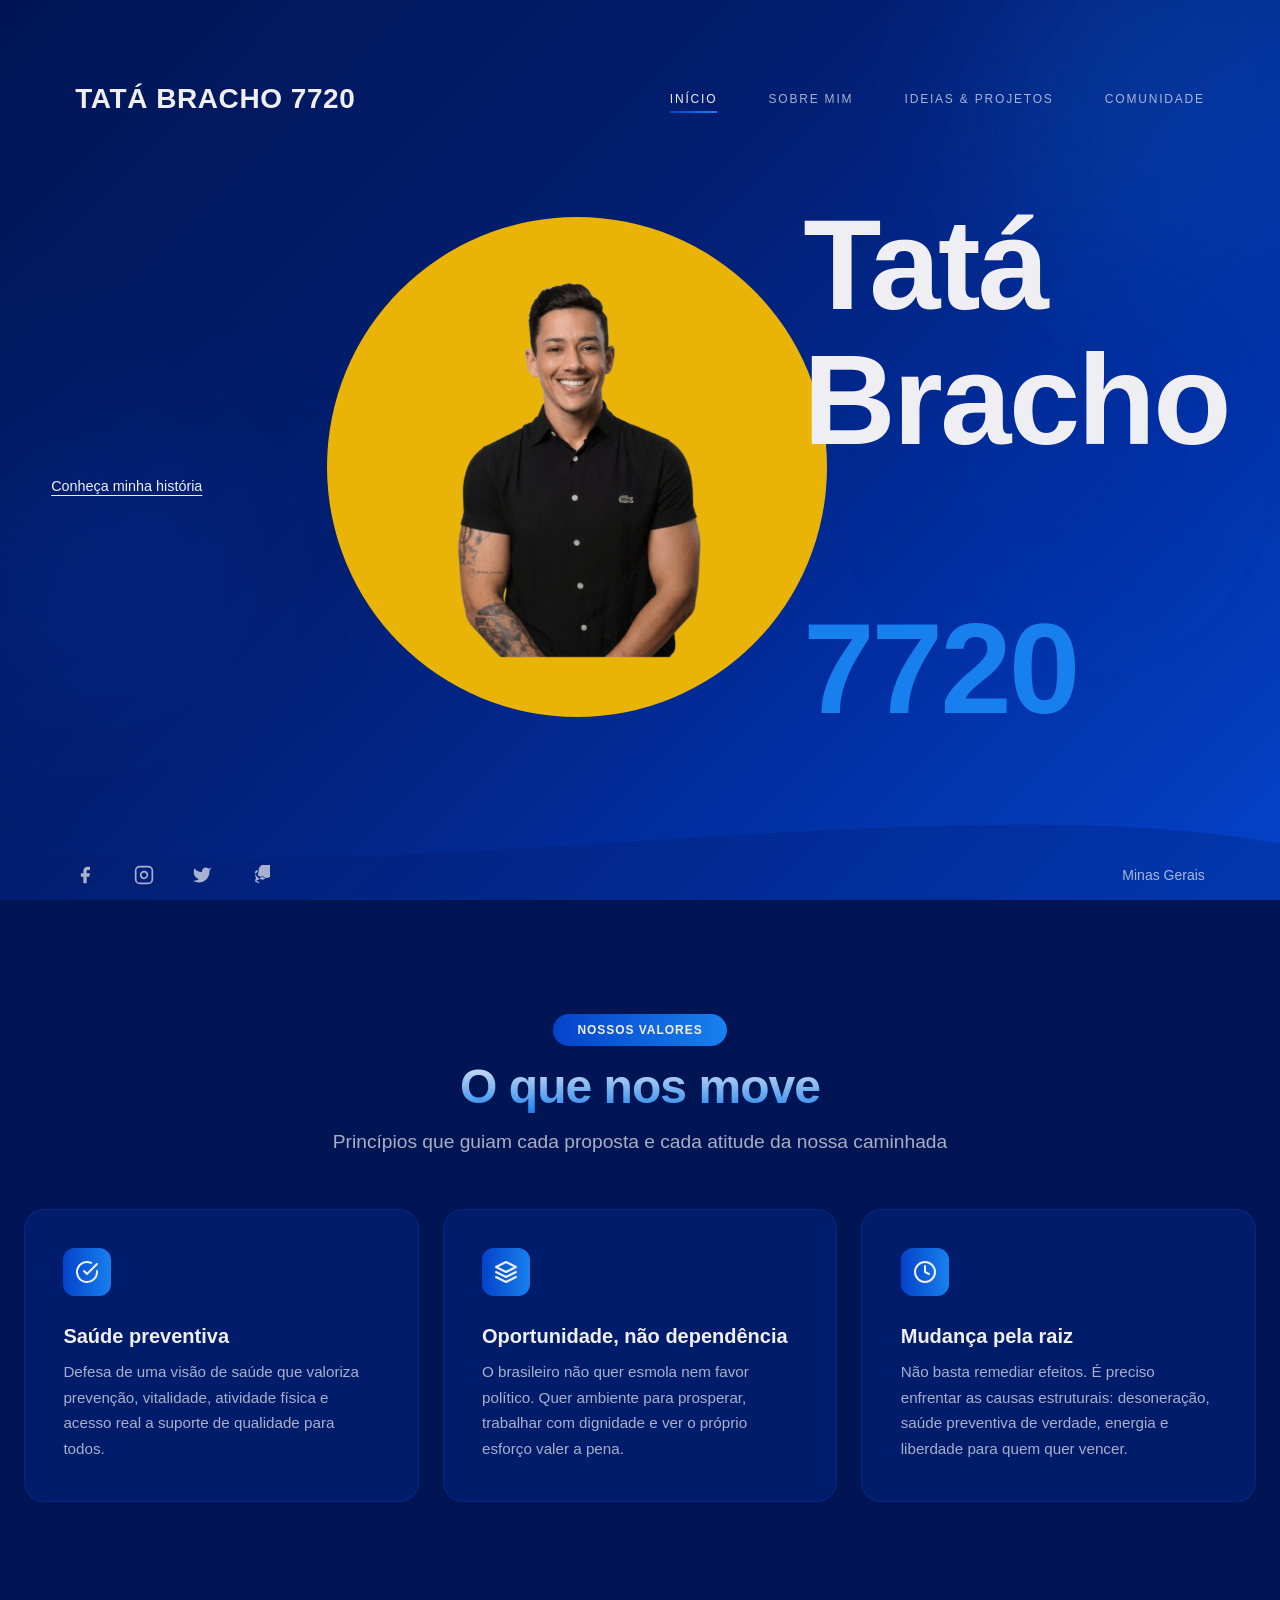
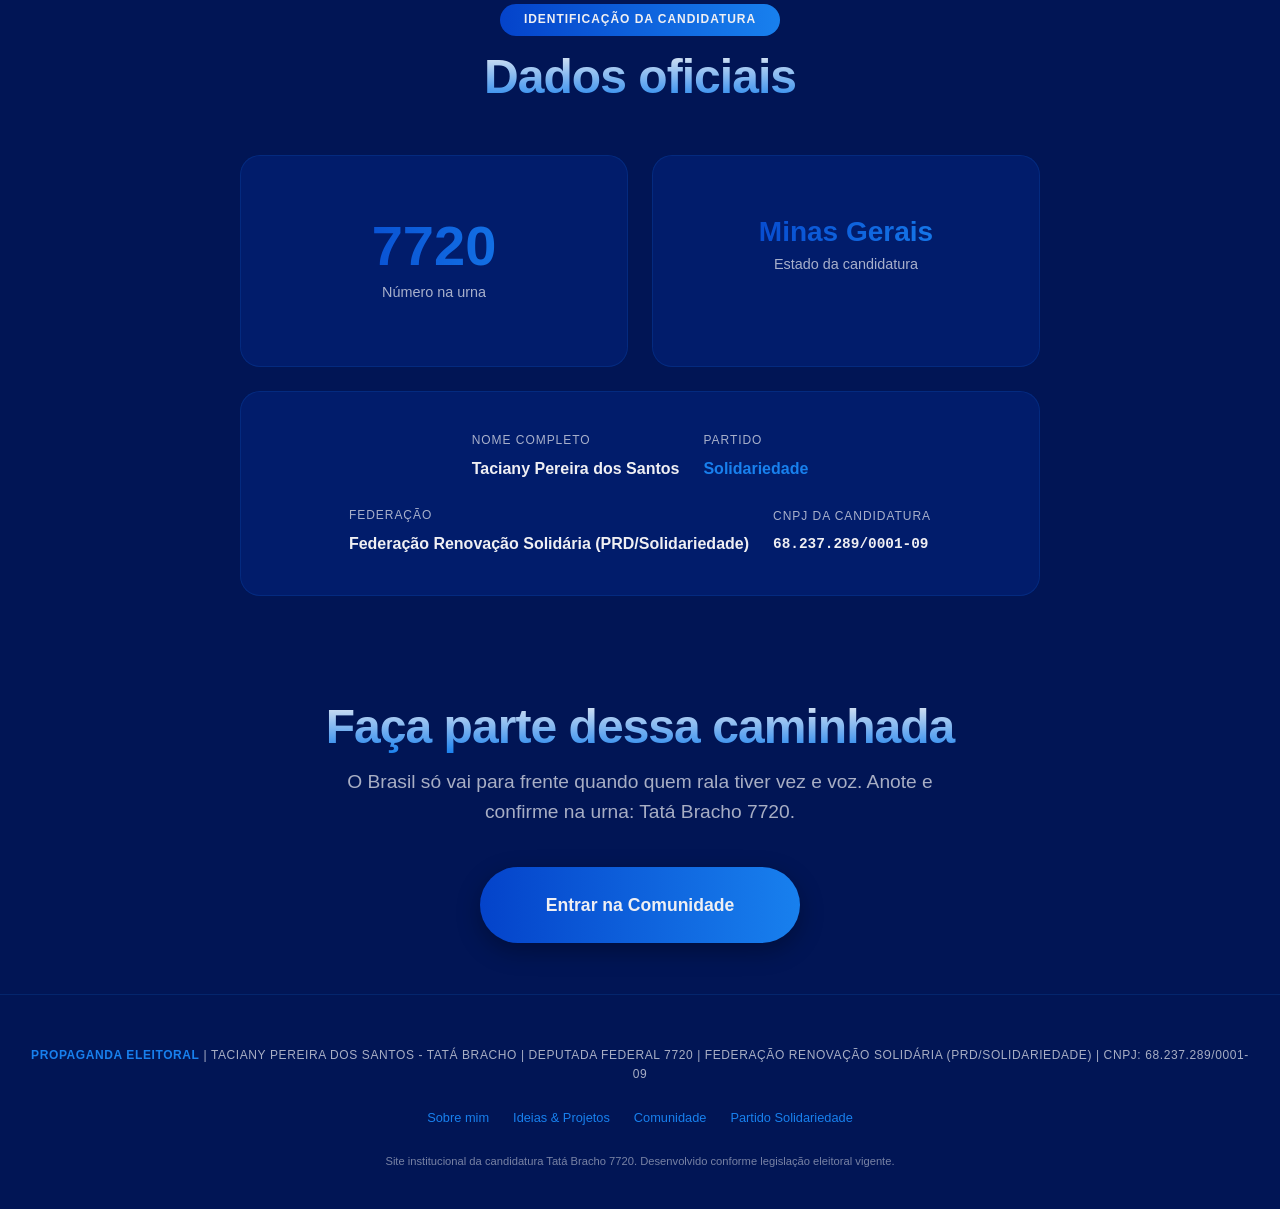
==== index.html @ 35e39f99 "Initial commit: Tatá Bracho 7720 site" ====
<!DOCTYPE html>
<html lang="pt-BR">
<head>
  <meta charset="UTF-8">
  <meta name="viewport" content="width=device-width, initial-scale=1.0">
  <meta name="description" content="Tatá Bracho 7720 — Candidata a Deputada Federal por Minas Gerais. Força, confiança, modernidade e compromisso com o povo brasileiro.">
  <title>Tatá Bracho 7720 | Deputada Federal por Minas Gerais</title>
  <link rel="preconnect" href="https://fonts.googleapis.com">
  <link rel="preconnect" href="https://fonts.gstatic.com" crossorigin>
  <link rel="stylesheet" href="styles.css">
</head>
<body>
  <a href="#main-content" class="skip-link">Pular para o conteúdo principal</a>

  <header class="site-header" style="position: fixed; top: 0; width: 100%; transform: translateY(-100%); opacity: 0; pointer-events: none; z-index: 1000;">
    <div class="header-inner">
      <nav class="header-nav">
        <a href="index.html" class="header-logo" aria-label="Tatá Bracho 7720 - Início">
          Tatá Bracho 7720
        </a>
        <ul class="header-links">
          <li><a href="index.html" class="header-link active" aria-current="page">Início</a></li>
          <li><a href="sobre.html" class="header-link">Sobre mim</a></li>
          <li><a href="ideias-projetos.html" class="header-link">Ideias & Projetos</a></li>
          <li><a href="comunidade.html" class="header-link">Comunidade</a></li>
        </ul>
      </nav>
    </div>
  </header>

  <div class="background-layers">
    <div class="bg-gradient"></div>
    <div class="orb orb-1"></div>
    <div class="orb orb-2"></div>
    <div class="orb orb-3"></div>
    <div class="wave"></div>
  </div>

  <main id="main-content" role="main">
<section class="minimalist-hero" aria-labelledby="hero-title">
      <!-- 1. NAV DENTRO DO HERO (não fixed fora) -->
      <header class="minimalist-hero-header">
        <a href="index.html" class="minimalist-hero-logo animate-fade-in-left" aria-label="Tatá Bracho 7720 - Início">
          Tatá Bracho 7720
        </a>
        <nav class="minimalist-hero-nav animate-fade-in-right" aria-label="Navegação principal">
          <a href="index.html" class="minimalist-nav-link active" aria-current="page">Início</a>
          <a href="sobre.html" class="minimalist-nav-link">Sobre mim</a>
          <a href="ideias-projetos.html" class="minimalist-nav-link">Ideias & Projetos</a>
          <a href="comunidade.html" class="minimalist-nav-link">Comunidade</a>
        </nav>
        <button class="mobile-menu-btn animate-fade-in-right-delay" aria-expanded="false" aria-controls="mobile-nav" aria-label="Abrir menu">
          <span></span><span></span><span></span>
        </button>
      </header>

      <!-- 2. GRID DE CONTEÚDO = FLEX-GROW + ITEMS-CENTER -->
      <div class="minimalist-hero-content">
        <div class="minimalist-hero-left animate-fade-in-up" style="animation-delay: 0.6s;">
          <a href="sobre.html" class="minimalist-hero-read-more">Conheça minha história</a>
        </div>

        <div class="minimalist-hero-center animate-fade-in-scale" style="animation-delay: 0.2s;">
          <div class="minimalist-hero-circle" aria-hidden="true"></div>
          <div class="minimalist-hero-image-wrapper">
            <img src="tata-bracho-foto.png" alt="Tatá Bracho - Candidata a Deputada Federal" class="minimalist-hero-image" loading="eager">
          </div>
        </div>

        <div class="minimalist-hero-right animate-fade-in-up" style="animation-delay: 1.2s;">
          <h1 id="hero-title" class="minimalist-hero-overlay-text">
            <span class="minimalist-hero-overlay-part1">Tatá Bracho</span>
            <br>
            <span class="minimalist-hero-overlay-part2">7720</span>
          </h1>
        </div>
      </div>

      <!-- 3. FOOTER DO HERO -->
      <footer class="minimalist-hero-footer">
        <div class="minimalist-hero-social animate-fade-in-up" style="animation-delay: 1.2s;">
          <a href="#" class="minimalist-hero-social-link" aria-label="Facebook" target="_blank" rel="noopener noreferrer">
            <svg width="20" height="20" viewBox="0 0 24 24" fill="currentColor"><path d="M18 2h-3a5 5 0 0 0-5 5v3H7v4h3v8h4v-8h3l1-4h-4V7a1 1 0 0 1 1-1h3z"/></svg>
          </a>
          <a href="#" class="minimalist-hero-social-link" aria-label="Instagram" target="_blank" rel="noopener noreferrer">
            <svg width="20" height="20" viewBox="0 0 24 24" fill="none" stroke="currentColor" stroke-width="2"><rect x="2" y="2" width="20" height="20" rx="5"/><path d="M16 11.37A4 4 0 1 1 12.63 8 4 4 0 0 1 16 11.37z"/><line x1="17.5" y1="6.5" x2="17.51" y2="6.5"/></svg>
          </a>
          <a href="#" class="minimalist-hero-social-link" aria-label="Twitter" target="_blank" rel="noopener noreferrer">
            <svg width="20" height="20" viewBox="0 0 24 24" fill="currentColor"><path d="M23 3a10.9 10.9 0 0 1-3.14 1.53 4.48 4.48 0 0 0-7.86 3v1A10.66 10.66 0 0 1 3 4s-4 9 5 13a11.64 11.64 0 0 1-7 2c9 5 20 0 20-11.5a4.5 4.5 0 0 0-.08-.83A7.72 7.72 0 0 0 23 3z"/></svg>
          </a>
          <a href="https://wa.me/5511932201048" class="minimalist-hero-social-link" aria-label="WhatsApp" target="_blank" rel="noopener noreferrer">
            <svg width="20" height="20" viewBox="0 0 24 24" fill="currentColor"><path d="M17.472 14.382c-.297-.149-1.758-.867-2.03-.967-.273-.099-.471-.148-.67.15-.197.297-.767.966-.94 1.164-.173.199-.347.223-.644.075-.297-.15-1.255-.463-2.39-1.475-.883-.788-1.48-1.761-1.653-2.059-.173-.297-.018-.454.13-.606.134-.133.298-.347.446-.52.149-.174.198-.298.298-.472.099-.174.05-.372-.025-.52-.075-.149-.669-1.612-.916-2.207-.242-.579-.487-.5-.669-.51-.173-.008-.372-.01-.57-.01-.198 0-.52.074-.792.372-.272.297-1.04 1.016-1.04 2.479 0 1.462 1.065 2.875 1.213 3.074.149.198 2.096 3.2 5.077 4.487.709.306 1.263.489 1.694.625.712.227 1.36.195 1.871.118.571-.085 1.758-.719 2.006-1.413.248-.694.248-1.289.173-1.413-.074-.124-.272-.198-.57-.347m-5.421 7.403h-.004a9.87 9.87 0 01-5.031-1.378 9.86 9.86 0 01-.397-.436c-.17-.206-.477-.538-.477-1.092 0-.403.083-.824.277-1.19.194-.366.407-1.072.563-1.52.157-.45.21-.813.087-1.066-.124-.255-.763-.966-.763-2.256 0-1.605.73-2.794 1.057-3.202.328-.409.737-.79 1.254-1.11.518-.32 1.13-.503 1.768-.527.73-.028 1.376.124 1.817.528.372.346.71.776 1.013 1.147.3.37.52.698.675.99.155.292.177.448.177.917 0 .586-.43 1.58-.694 2.137-.265.556-.63 1.18-1.08 1.845-.39.59-.783 1.107-1.078 1.42-.3.313-.683.603-1.077.798-.393.195-.88.292-1.4.292-.47 0-.953-.083-1.37-.248m2.89-10.892c0-4.641 4.08-8.625 9.071-8.625 5.02 0 9.07 3.984 9.07 8.625 0 4.61-4.06 8.625-9.07 8.625-5.01 0-9.07-4.015-9.07-8.625z"/></svg>
          </a>
        </div>
        <div class="minimalist-hero-location animate-fade-in-up" style="animation-delay: 1.3s;">Minas Gerais</div>
      </footer>
    </section>
</main>

    <section class="section" aria-labelledby="valores-title" data-od-id="valores">
      <div class="section-inner">
        <header class="section-header">
          <span class="section-eyebrow">Nossos valores</span>
          <h2 id="valores-title" class="section-title">O que nos move</h2>
          <p class="section-subtitle">Princípios que guiam cada proposta e cada atitude da nossa caminhada</p>
        </header>

        <div class="grid grid-3" role="list">
          <article class="card" role="listitem">
            <div class="card-icon" aria-hidden="true">
              <svg viewBox="0 0 24 24" fill="none" stroke="currentColor" stroke-width="2" stroke-linecap="round" stroke-linejoin="round"><path d="M22 11.08V12a10 10 0 1 1-5.93-9.14"/><polyline points="22 4 12 14.01 9 11.01"/></svg>
            </div>
            <h3 class="card-title">Saúde preventiva</h3>
            <p class="card-text">Defesa de uma visão de saúde que valoriza prevenção, vitalidade, atividade física e acesso real a suporte de qualidade para todos.</p>
          </article>

          <article class="card" role="listitem">
            <div class="card-icon" aria-hidden="true">
              <svg viewBox="0 0 24 24" fill="none" stroke="currentColor" stroke-width="2" stroke-linecap="round" stroke-linejoin="round"><path d="M12 2L2 7l10 5 10-5-10-5z"/><path d="M2 17l10 5 10-5"/><path d="M2 12l10 5 10-5"/></svg>
            </div>
            <h3 class="card-title">Oportunidade, não dependência</h3>
            <p class="card-text">O brasileiro não quer esmola nem favor político. Quer ambiente para prosperar, trabalhar com dignidade e ver o próprio esforço valer a pena.</p>
          </article>

          <article class="card" role="listitem">
            <div class="card-icon" aria-hidden="true">
              <svg viewBox="0 0 24 24" fill="none" stroke="currentColor" stroke-width="2" stroke-linecap="round" stroke-linejoin="round"><circle cx="12" cy="12" r="10"/><path d="M12 6v6l4 2"/></svg>
            </div>
            <h3 class="card-title">Mudança pela raiz</h3>
            <p class="card-text">Não basta remediar efeitos. É preciso enfrentar as causas estruturais: desoneração, saúde preventiva de verdade, energia e liberdade para quem quer vencer.</p>
          </article>
        </div>
      </div>
    </section>

    <section class="section" aria-labelledby="identificacao-title" data-od-id="identificacao">
      <div class="section-inner">
        <header class="section-header">
          <span class="section-eyebrow">Identificação da candidatura</span>
          <h2 id="identificacao-title" class="section-title">Dados oficiais</h2>
        </header>

        <div class="grid grid-2" style="max-width: 800px; margin: 0 auto;" role="list">
          <div class="card" role="listitem" style="text-align: center;">
            <div class="stat">
              <div class="stat-number">7720</div>
              <div class="stat-label">Número na urna</div>
            </div>
          </div>
          <div class="card" role="listitem" style="text-align: center;">
            <div class="stat">
              <div class="stat-number" style="font-size: clamp(1.25rem, 3vw, 1.75rem);">Minas Gerais</div>
              <div class="stat-label">Estado da candidatura</div>
            </div>
          </div>
          <div class="card" role="listitem" style="text-align: center; grid-column: span 2;">
            <div style="display: flex; flex-wrap: wrap; justify-content: center; gap: var(--space-md); align-items: center;">
              <div style="text-align: left;">
                <div style="font-size: 0.75rem; color: var(--fg-muted); text-transform: uppercase; letter-spacing: 0.08em; margin-bottom: var(--space-xs);">Nome completo</div>
                <div style="font-weight: 600;">Taciany Pereira dos Santos</div>
              </div>
              <div style="text-align: left;">
                <div style="font-size: 0.75rem; color: var(--fg-muted); text-transform: uppercase; letter-spacing: 0.08em; margin-bottom: var(--space-xs);">Partido</div>
                <div style="font-weight: 600; color: var(--accent-electric);">Solidariedade</div>
              </div>
              <div style="text-align: left;">
                <div style="font-size: 0.75rem; color: var(--fg-muted); text-transform: uppercase; letter-spacing: 0.08em; margin-bottom: var(--space-xs);">Federação</div>
                <div style="font-weight: 600;">Federação Renovação Solidária (PRD/Solidariedade)</div>
              </div>
              <div style="text-align: left;">
                <div style="font-size: 0.75rem; color: var(--fg-muted); text-transform: uppercase; letter-spacing: 0.08em; margin-bottom: var(--space-xs);">CNPJ da candidatura</div>
                <div style="font-weight: 600; font-family: monospace; font-size: 0.9rem;">68.237.289/0001-09</div>
              </div>
            </div>
          </div>
        </div>
      </div>
    </section>

    <section class="section" aria-labelledby="cta-title" data-od-id="cta-home">
      <div class="section-inner" style="text-align: center; max-width: 700px;">
        <h2 id="cta-title" class="section-title">Faça parte dessa caminhada</h2>
        <p class="section-subtitle" style="margin-bottom: var(--space-lg);">O Brasil só vai para frente quando quem rala tiver vez e voz. Anote e confirme na urna: Tatá Bracho 7720.</p>
        <a href="comunidade.html" class="btn btn-primary btn-lg" style="width: 100%; max-width: 320px;">Entrar na Comunidade</a>
      </div>
    </section>
  </main>

  <footer class="site-footer" role="contentinfo">
    <div class="footer-inner">
      <p class="footer-compliance"><strong>PROPAGANDA ELEITORAL</strong> | Taciany Pereira dos Santos - Tatá Bracho | Deputada Federal 7720 | Federação Renovação Solidária (PRD/Solidariedade) | CNPJ: 68.237.289/0001-09</p>
      <div class="footer-info">
        <a href="sobre.html">Sobre mim</a>
        <a href="ideias-projetos.html">Ideias & Projetos</a>
        <a href="comunidade.html">Comunidade</a>
        <a href="https://solidariedade.org.br" target="_blank" rel="noopener noreferrer">Partido Solidariedade</a>
      </div>
      <p class="footer-copy">Site institucional da candidatura Tatá Bracho 7720. Desenvolvido conforme legislação eleitoral vigente.</p>
    </div>
  </footer>

  <script>
    const mobileMenuBtn = document.querySelector('.mobile-menu-btn');
    const mobileNav = document.getElementById('mobile-nav');
    const siteHeader = document.querySelector('.site-header');
    const heroSection = document.querySelector('.minimalist-hero');

    mobileMenuBtn.addEventListener('click', () => {
      const expanded = mobileMenuBtn.getAttribute('aria-expanded') === 'true';
      mobileMenuBtn.setAttribute('aria-expanded', !expanded);
      mobileNav.style.display = expanded ? 'none' : 'flex';
    });

    mobileNav.querySelectorAll('.nav-link').forEach(link => {
      link.addEventListener('click', () => {
        mobileMenuBtn.setAttribute('aria-expanded', 'false');
        mobileNav.style.display = 'none';
      });
    });

    document.addEventListener('click', (e) => {
      if (!mobileMenuBtn.contains(e.target) && !mobileNav.contains(e.target)) {
        mobileMenuBtn.setAttribute('aria-expanded', 'false');
        mobileNav.style.display = 'none';
      }
    });

    // Show/hide fixed header based on hero section visibility
    const heroObserver = new IntersectionObserver((entries) => {
      entries.forEach(entry => {
        if (entry.isIntersecting) {
          siteHeader.classList.remove('visible');
        } else {
          siteHeader.classList.add('visible');
        }
      });
    }, { rootMargin: '0px 0px -50% 0px', threshold: 0 });

    if (heroSection) {
      heroObserver.observe(heroSection);
    }
  </script>
</body>
</html>
---- styles.css ----
/* Tatá Bracho 7720 — Shared Stylesheet */
/* Paleta oficial: azul marinho profundo #011555, azul marinho #021E70, azul royal #012EA0, azul vibrante #0443CA, azul elétrico #1880EE, branco levemente frio #EFEFF3 */

:root {
  --bg-deep: #011555;
  --bg-navy: #021E70;
  --bg-royal: #012EA0;
  --accent-vibrant: #0443CA;
  --accent-electric: #1880EE;
  --fg-light: #EFEFF3;
  --fg-muted: rgba(239, 239, 243, 0.7);
  --border-glow: rgba(24, 128, 238, 0.3);
  --card-bg: rgba(2, 30, 112, 0.85);
  --card-border: rgba(24, 128, 238, 0.15);

  --gradient-primary: linear-gradient(135deg, #011555 0%, #021E70 40%, #012EA0 70%, #0443CA 100%);
  --gradient-hero: radial-gradient(ellipse 80% 60% at 50% 20%, #012EA0 0%, #021E70 40%, #011555 100%);
  --gradient-card: linear-gradient(145deg, rgba(2,30,112,0.9) 0%, rgba(1,21,85,0.95) 100%);
  --gradient-accent: linear-gradient(90deg, #0443CA 0%, #1880EE 100%);
  --gradient-button: linear-gradient(90deg, #0443CA 0%, #1880EE 100%);

  --font-display: -apple-system, BlinkMacSystemFont, "Segoe UI", Roboto, "Helvetica Neue", Arial, sans-serif;
  --font-body: -apple-system, BlinkMacSystemFont, "Segoe UI", Roboto, "Helvetica Neue", Arial, sans-serif;

  --space-xs: clamp(0.25rem, 0.5vw, 0.5rem);
  --space-sm: clamp(0.5rem, 1vw, 1rem);
  --space-md: clamp(1rem, 2vw, 1.5rem);
  --space-lg: clamp(1.5rem, 3vw, 2.5rem);
  --space-xl: clamp(2rem, 4vw, 4rem);
  --space-2xl: clamp(3rem, 6vw, 6rem);

  --radius-sm: 8px;
  --radius-md: 12px;
  --radius-lg: 20px;
  --radius-full: 9999px;

  --shadow-sm: 0 2px 8px rgba(0,0,0,0.2);
  --shadow-md: 0 8px 24px rgba(0,0,0,0.3);
  --shadow-lg: 0 16px 48px rgba(0,0,0,0.4);
  --shadow-glow: 0 0 32px rgba(24, 128, 238, 0.25);
}

*, *::before, *::after { box-sizing: border-box; margin: 0; padding: 0; }

html { scroll-behavior: smooth; -webkit-font-smoothing: antialiased; -moz-osx-font-smoothing: grayscale; }

body {
  font-family: var(--font-body);
  background: var(--bg-deep);
  color: var(--fg-light);
  line-height: 1.6;
  min-height: 100vh;
  display: flex;
  flex-direction: column;
}

.background-layers {
  position: fixed;
  inset: 0;
  z-index: -1;
  overflow: hidden;
  pointer-events: none;
}

.bg-gradient { position: absolute; inset: 0; background: var(--gradient-primary); }

.orb { position: absolute; border-radius: 50%; filter: blur(80px); opacity: 0.15; animation: float 20s ease-in-out infinite; }
.orb-1 { width: 400px; height: 400px; background: var(--accent-electric); top: -100px; right: -100px; animation-delay: 0s; }
.orb-2 { width: 300px; height: 300px; background: var(--accent-vibrant); bottom: 20%; left: -50px; animation-delay: -7s; }
.orb-3 { width: 200px; height: 200px; background: var(--bg-royal); top: 40%; right: 10%; animation-delay: -14s; }

.wave { position: absolute; bottom: 0; left: 0; width: 100%; height: 120px; background: url("data:image/svg+xml,%3Csvg xmlns='http://www.w3.org/2000/svg' viewBox='0 0 1440 120' preserveAspectRatio='none'%3E%3Cpath fill='%23021E70' fill-opacity='0.5' d='M0,64 C360,120 1080,0 1440,64 L1440,120 L0,120 Z'%3E%3C/path%3E%3C/svg%3E") center bottom / cover no-repeat; opacity: 0.6; }

@keyframes float { 0%, 100% { transform: translate(0, 0) scale(1); } 50% { transform: translate(30px, -30px) scale(1.05); } }

.skip-link { position: absolute; top: -100%; left: 50%; transform: translateX(-50%); background: var(--accent-electric); color: var(--fg-light); padding: var(--space-sm) var(--space-md); border-radius: var(--radius-full); font-weight: 600; z-index: 1000; transition: top 0.3s; }
.skip-link:focus { top: var(--space-md); }

/* Mobile menu button (used in hero header) */
.mobile-menu-btn { display: flex; flex-direction: column; gap: 5px; background: none; border: none; cursor: pointer; padding: var(--space-xs); z-index: 101; }
.mobile-menu-btn span { width: 24px; height: 2px; background: var(--fg-light); border-radius: 2px; transition: all 0.3s; }
.mobile-menu-btn[aria-expanded="true"] span:nth-child(1) { transform: rotate(45deg) translate(5px, 5px); }
.mobile-menu-btn[aria-expanded="true"] span:nth-child(2) { opacity: 0; }
.mobile-menu-btn[aria-expanded="true"] span:nth-child(3) { transform: rotate(-45deg) translate(5px, -5px); }

@media (min-width: 768px) { .mobile-menu-btn { display: none; } }

@keyframes fadeInLeft { from { opacity: 0; transform: translateX(-20px); } to { opacity: 1; transform: translateX(0); } }
@keyframes fadeInRight { from { opacity: 0; transform: translateX(20px); } to { opacity: 1; transform: translateX(0); } }

.animate-fade-in-left { animation: fadeInLeft 0.5s ease-out forwards; }
.animate-fade-in-right { animation: fadeInRight 0.5s ease-out forwards; }
.animate-fade-in-left-delay { animation: fadeInLeft 0.5s ease-out 0.1s forwards; opacity: 0; }
.animate-fade-in-right-delay { animation: fadeInRight 0.5s ease-out 0.1s forwards; opacity: 0; }

@media (prefers-reduced-motion: reduce) { .animate-fade-in-left, .animate-fade-in-right, .animate-fade-in-left-delay, .animate-fade-in-right-delay { animation: none; opacity: 1; } }

main { flex: 1; width: 100%; }

.section { padding: var(--space-xl) var(--space-md); position: relative; }
.section-inner { max-width: 1280px; margin: 0 auto; }

.section-header { text-align: center; margin-bottom: var(--space-xl); }
.section-eyebrow { display: inline-block; padding: var(--space-xs) var(--space-md); background: var(--gradient-accent); color: var(--fg-light); border-radius: var(--radius-full); font-size: 0.75rem; font-weight: 600; letter-spacing: 0.08em; text-transform: uppercase; margin-bottom: var(--space-sm); }
.section-title { font-size: clamp(1.75rem, 4vw, 3rem); font-weight: 800; line-height: 1.15; letter-spacing: -0.02em; margin-bottom: var(--space-sm); background: linear-gradient(180deg, var(--fg-light) 0%, var(--accent-electric) 100%); -webkit-background-clip: text; -webkit-text-fill-color: transparent; background-clip: text; }
.section-subtitle { font-size: clamp(1rem, 1.5vw, 1.2rem); color: var(--fg-muted); max-width: 60ch; margin: 0 auto; }

.btn { display: inline-flex; align-items: center; justify-content: center; gap: var(--space-sm); padding: var(--space-sm) var(--space-lg); border-radius: var(--radius-full); font-weight: 600; font-size: 1rem; text-decoration: none; border: none; cursor: pointer; transition: all 0.2s; white-space: nowrap; }
.btn-primary { background: var(--gradient-button); color: var(--fg-light); box-shadow: var(--shadow-md); }
.btn-primary:hover { transform: translateY(-2px); box-shadow: var(--shadow-lg), var(--shadow-glow); }
.btn-primary:active { transform: translateY(0); }
.btn-outline { background: transparent; color: var(--fg-light); border: 1px solid var(--accent-electric); }
.btn-outline:hover { background: rgba(24, 128, 238, 0.1); border-color: var(--accent-electric); }
.btn-lg { padding: var(--space-md) var(--space-xl); font-size: 1.1rem; }

.card { background: var(--card-bg); border: 1px solid var(--card-border); border-radius: var(--radius-lg); padding: var(--space-lg); backdrop-filter: blur(10px); transition: all 0.3s; }
.card:hover { border-color: var(--border-glow); box-shadow: var(--shadow-md); transform: translateY(-4px); }

.card-icon { width: 48px; height: 48px; background: var(--gradient-accent); border-radius: var(--radius-md); display: flex; align-items: center; justify-content: center; margin-bottom: var(--space-md); flex-shrink: 0; }
.card-icon svg { width: 24px; height: 24px; stroke: var(--fg-light); }

.card-title { font-size: 1.25rem; font-weight: 700; margin-bottom: var(--space-xs); }
.card-text { color: var(--fg-muted); font-size: 0.95rem; line-height: 1.7; }

.grid { display: grid; gap: var(--space-md); }
.grid-2 { grid-template-columns: repeat(2, 1fr); }
.grid-3 { grid-template-columns: repeat(3, 1fr); }
.grid-4 { grid-template-columns: repeat(4, 1fr); }

@media (max-width: 1024px) { .grid-4 { grid-template-columns: repeat(2, 1fr); } .grid-3 { grid-template-columns: repeat(2, 1fr); } }
@media (max-width: 640px) { .grid-2, .grid-3, .grid-4 { grid-template-columns: 1fr; } }

.stat { text-align: center; padding: var(--space-md); }
.stat-number { font-size: clamp(2rem, 5vw, 3.5rem); font-weight: 800; font-variant-numeric: tabular-nums; background: var(--gradient-accent); -webkit-background-clip: text; -webkit-text-fill-color: transparent; background-clip: text; line-height: 1; margin-bottom: var(--space-xs); }
.stat-label { font-size: 0.9rem; color: var(--fg-muted); font-weight: 500; }

.site-footer { background: var(--bg-deep); border-top: 1px solid var(--card-border); padding: var(--space-xl) var(--space-md) var(--space-lg); margin-top: auto; }
.footer-inner { max-width: 1280px; margin: 0 auto; display: flex; flex-direction: column; align-items: center; gap: var(--space-md); text-align: center; }
.footer-compliance { font-size: 0.75rem; color: var(--fg-muted); font-weight: 500; letter-spacing: 0.05em; text-transform: uppercase; }
.footer-compliance strong { color: var(--accent-electric); }
.footer-info { display: flex; flex-wrap: wrap; justify-content: center; gap: var(--space-sm) var(--space-md); font-size: 0.8rem; color: var(--fg-muted); }
.footer-info a { color: var(--accent-electric); text-decoration: none; transition: color 0.2s; }
.footer-info a:hover { color: var(--fg-light); text-decoration: underline; }
.footer-copy { font-size: 0.7rem; color: rgba(239, 239, 243, 0.5); }

.visually-hidden { position: absolute; width: 1px; height: 1px; padding: 0; margin: -1px; overflow: hidden; clip: rect(0,0,0,0); white-space: nowrap; border: 0; }

:focus-visible { outline: 2px solid var(--accent-electric); outline-offset: 2px; }

@media (prefers-reduced-motion: reduce) { *, *::before, *::after { animation-duration: 0.01ms !important; animation-iteration-count: 1 !important; transition-duration: 0.01ms !important; scroll-behavior: auto !important; } }

.page-hero { position: relative; padding: var(--space-2xl) var(--space-md); text-align: center; overflow: hidden; }
.page-hero::before { content: ""; position: absolute; inset: 0; background: var(--gradient-hero); z-index: -1; }
.page-hero::after { content: ""; position: absolute; bottom: 0; left: 0; width: 100%; height: 100px; background: linear-gradient(180deg, transparent 0%, var(--bg-deep) 100%); z-index: -1; }
.page-hero-title { font-size: clamp(2rem, 5vw, 4rem); font-weight: 800; line-height: 1.1; letter-spacing: -0.02em; margin-bottom: var(--space-md); background: linear-gradient(180deg, var(--fg-light) 0%, var(--accent-electric) 100%); -webkit-background-clip: text; -webkit-text-fill-color: transparent; background-clip: text; }
.page-hero-subtitle { font-size: clamp(1.1rem, 2vw, 1.4rem); color: var(--fg-muted); max-width: 60ch; margin: 0 auto; line-height: 1.7; }

.number-badge { display: inline-flex; align-items: center; justify-content: center; width: clamp(60px, 12vw, 100px); height: clamp(60px, 12vw, 100px); background: var(--gradient-accent); border-radius: var(--radius-lg); font-size: clamp(1.5rem, 3vw, 2.5rem); font-weight: 800; color: var(--fg-light); font-variant-numeric: tabular-nums; box-shadow: var(--shadow-glow); margin: 0 auto var(--space-md); flex-shrink: 0; }

.site-header {
  position: fixed;
  top: 0;
  width: 100%;
  background: var(--bg-deep);
  transform: translateY(0);
  opacity: 1;
  pointer-events: auto;
  z-index: 1000;
  transition: transform 0.3s, opacity 0.3s;
  visibility: visible;
}



.site-header .header-inner {
  max-width: 1280px;
  margin: 0 auto;
  padding: var(--space-lg) var(--space-md);
}

.site-header .header-nav {
  display: flex;
  justify-content: space-between;
  align-items: center;
}

.site-header .header-logo {
  font-size: clamp(1.25rem, 3vw, 1.75rem);
  font-weight: 700;
  letter-spacing: 0.02em;
  color: var(--fg-light);
  text-transform: uppercase;
  text-decoration: none;
}

.site-header .header-links {
  display: none;
}

.site-header .header-link {
  font-size: 0.75rem;
  font-weight: 500;
  letter-spacing: 0.15em;
  text-transform: uppercase;
  color: var(--fg-muted);
  text-decoration: none;
  margin-left: var(--space-xl);
  transition: color 0.2s;
}

.site-header .header-link.active {
  color: var(--fg-light);
}

@media (min-width: 768px) {
  .site-header .header-links {
    display: block;
  }
  .site-header .header-link {
    margin-left: var(--space-xl);
  }
}

/* ===== MINIMALIST HERO (Canonical 21st.dev structure) ===== */
.minimalist-hero {
  position: relative;
  min-height: 100vh;
  display: flex;
  flex-direction: column;
  justify-content: space-between;
  overflow: hidden;
  padding: var(--space-lg) var(--space-md);
}

@media (min-width: 768px) {
  .minimalist-hero { padding: var(--space-2xl) var(--space-xl); }
}

/* 1. NAV DENTRO DO HERO */
.minimalist-hero-header {
  position: relative;
  z-index: 30;
  display: flex;
  align-items: center;
  justify-content: space-between;
  max-width: 80rem;
  margin: 0 auto;
  width: 100%;
  padding: 0 var(--space-md);
}

.minimalist-hero-logo {
  font-size: clamp(1.25rem, 3vw, 1.75rem);
  font-weight: 700;
  letter-spacing: 0.02em;
  color: var(--fg-light);
  text-transform: uppercase;
  text-decoration: none;
}

.minimalist-hero-nav {
  display: none;
  gap: var(--space-xl);
}

@media (min-width: 768px) {
  .minimalist-hero-nav { display: flex; }
}

.minimalist-nav-link {
  font-size: 0.75rem;
  font-weight: 500;
  letter-spacing: 0.15em;
  text-transform: uppercase;
  color: var(--fg-muted);
  text-decoration: none;
  transition: color 0.2s;
  position: relative;
}

.minimalist-nav-link::after {
  content: '';
  position: absolute;
  bottom: -4px;
  left: 0;
  width: 0;
  height: 2px;
  background: var(--gradient-accent);
  transition: width 0.3s ease;
}

.minimalist-nav-link:hover,
.minimalist-nav-link.active {
  color: var(--fg-light);
}

.minimalist-nav-link:hover::after,
.minimalist-nav-link.active::after {
  width: 100%;
}

/* 2. GRID DE CONTEÚDO = FLEX-GROW + ITEMS-CENTER */
.minimalist-hero-content {
  position: relative;
  z-index: 10;
  display: grid;
  grid-template-columns: 1fr;
  gap: var(--space-2xl);
  align-items: center;
  max-width: 80rem;
  margin: 0 auto;
  width: 100%;
  flex: 1;
  padding: var(--space-2xl) 0;
}

@media (min-width: 768px) {
  .minimalist-hero-content {
    grid-template-columns: 1fr 1fr 1fr;
    gap: var(--space-2xl);
  }
}

.minimalist-hero-left {
  order: 2;
  text-align: center;
}

@media (min-width: 768px) {
  .minimalist-hero-left {
    order: 1;
    text-align: left;
  }
}

.minimalist-hero-main-text {
  font-size: clamp(0.95rem, 1.5vw, 1.1rem);
  line-height: 1.7;
  color: var(--fg-muted);
  max-width: 28ch;
  margin: 0 auto;
}

@media (min-width: 768px) {
  .minimalist-hero-main-text {
    margin: 0;
    max-width: 32ch;
  }
}

.minimalist-hero-read-more {
  display: inline-block;
  margin-top: var(--space-lg);
  font-size: 0.9rem;
  font-weight: 500;
  color: var(--fg-light);
  text-decoration: underline;
  text-underline-offset: 4px;
  transition: color 0.2s;
}

.minimalist-hero-read-more:hover {
  color: var(--accent-electric);
}

.minimalist-hero-center {
  order: 1;
  display: flex;
  justify-content: center;
  align-items: center;
  position: relative;
}

@media (min-width: 768px) {
  .minimalist-hero-center { order: 2; }
}

.minimalist-hero-circle {
  position: absolute;
  z-index: 0;
  border-radius: 50%;
  background: #eab308;
  opacity: 0.2;
  width: 300px;
  height: 300px;
  animation: heroCircleIn 0.8s cubic-bezier(0.22, 1, 0.36, 1) 0.2s forwards;
  opacity: 0;
  transform: scale(0.8);
}

@media (min-width: 768px) {
  .minimalist-hero-circle {
    width: 400px;
    height: 400px;
  }
}

@media (min-width: 1024px) {
  .minimalist-hero-circle {
    width: 500px;
    height: 500px;
  }
}

@keyframes heroCircleIn {
  to {
    opacity: 1;
    transform: scale(1);
  }
}

.minimalist-hero-image-wrapper {
  position: relative;
  z-index: 10;
  display: flex;
  justify-content: center;
  align-items: center;
}

.minimalist-hero-image {
  width: 224px;
  height: auto;
  object-fit: cover;
  transform: scale(1.5);
  animation: heroImageIn 1s cubic-bezier(0.22, 1, 0.36, 1) 0.4s forwards;
  opacity: 0;
  transform-origin: center;
}

@media (min-width: 768px) {
  .minimalist-hero-image { width: 256px; }
}

@media (min-width: 1024px) {
  .minimalist-hero-image { width: 288px; }
}

@keyframes heroImageIn {
  from {
    opacity: 0;
    transform: translateY(50px);
  }
  to {
    opacity: 1;
    transform: translateY(0);
  }
}

.minimalist-hero-right {
  order: 3;
  display: flex;
  flex-direction: column;
  align-items: center;
  justify-content: center;
  text-align: center;
}

@media (min-width: 768px) {
  .minimalist-hero-right {
    order: 3;
    align-items: flex-start;
    text-align: left;
  }
}

.minimalist-hero-overlay-text {
  font-size: clamp(3.5rem, 10vw, 6rem);
  font-weight: 800;
  line-height: 1.05;
  letter-spacing: -0.02em;
  color: var(--fg-light);
}

@media (min-width: 768px) {
  .minimalist-hero-overlay-text { font-size: clamp(4.5rem, 10vw, 7rem); }
}

@media (min-width: 1024px) {
  .minimalist-hero-overlay-text { font-size: clamp(5.5rem, 12vw, 8rem); }
}

.minimalist-hero-overlay-part1 { display: block; }
.minimalist-hero-overlay-part2 { display: block; color: var(--accent-electric); }

/* 3. FOOTER DO HERO */
.minimalist-hero-footer {
  position: relative;
  z-index: 30;
  display: flex;
  align-items: center;
  justify-content: space-between;
  max-width: 80rem;
  margin: 0 auto;
  width: 100%;
  padding: var(--space-xl) var(--space-md) 0;
}

.minimalist-hero-social {
  display: flex;
  gap: var(--space-lg);
}

.minimalist-hero-social-link {
  color: var(--fg-muted);
  transition: color 0.2s;
  display: flex;
  align-items: center;
  justify-content: center;
}

.minimalist-hero-social-link:hover {
  color: var(--fg-light);
}

.minimalist-hero-location {
  font-size: 0.875rem;
  font-weight: 500;
  color: var(--fg-muted);
}

/* Animations for MinimalistHero */
@keyframes fadeInUp {
  from { opacity: 0; transform: translateY(20px); }
  to { opacity: 1; transform: translateY(0); }
}

@keyframes fadeInScale {
  from { opacity: 0; transform: scale(0.8); }
  to { opacity: 1; transform: scale(1); }
}

.animate-fade-in-up {
  animation: fadeInUp 0.6s ease-out forwards;
  opacity: 0;
}

.animate-fade-in-scale {
  animation: fadeInScale 0.8s cubic-bezier(0.22, 1, 0.36, 1) forwards;
  opacity: 0;
}

@media (prefers-reduced-motion: reduce) {
  .animate-fade-in-up,
  .animate-fade-in-scale,
  .minimalist-hero-circle,
  .minimalist-hero-image {
    animation: none !important;
    opacity: 1 !important;
    transform: none !important;
  }
}
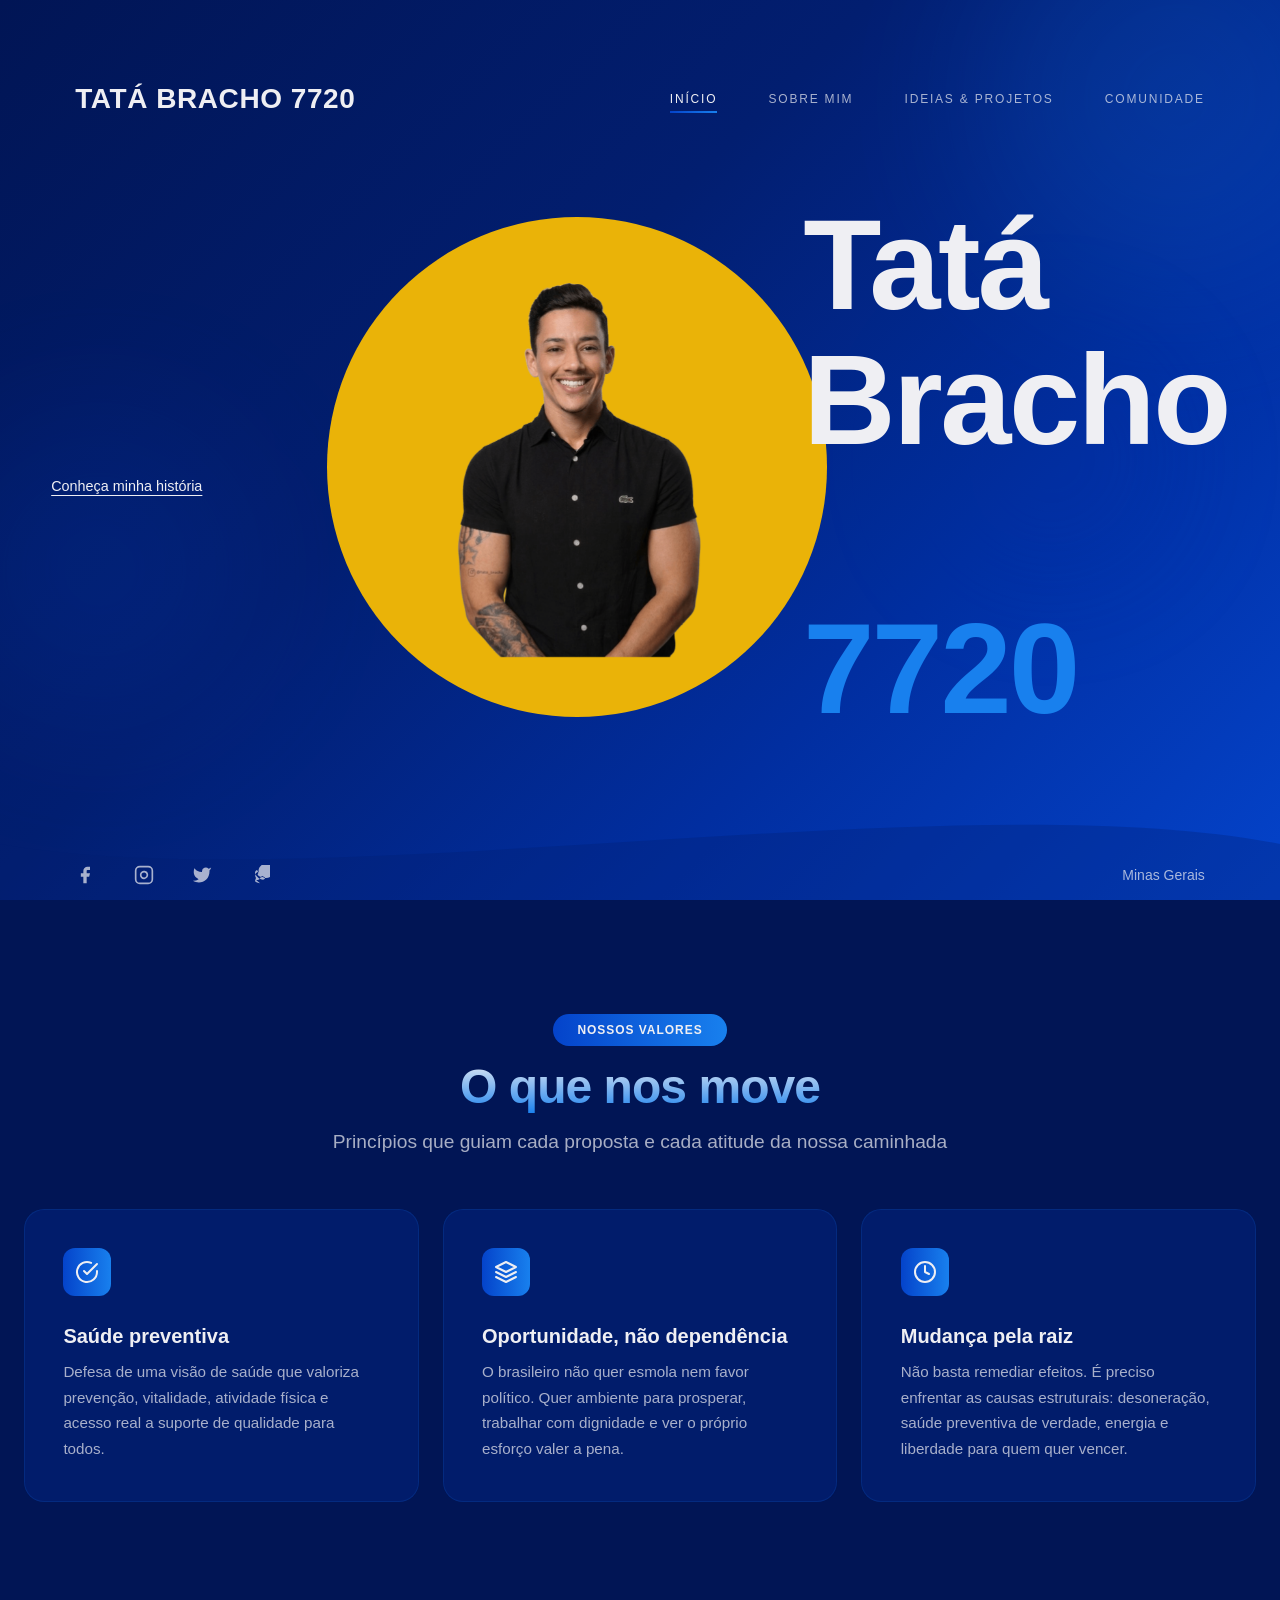
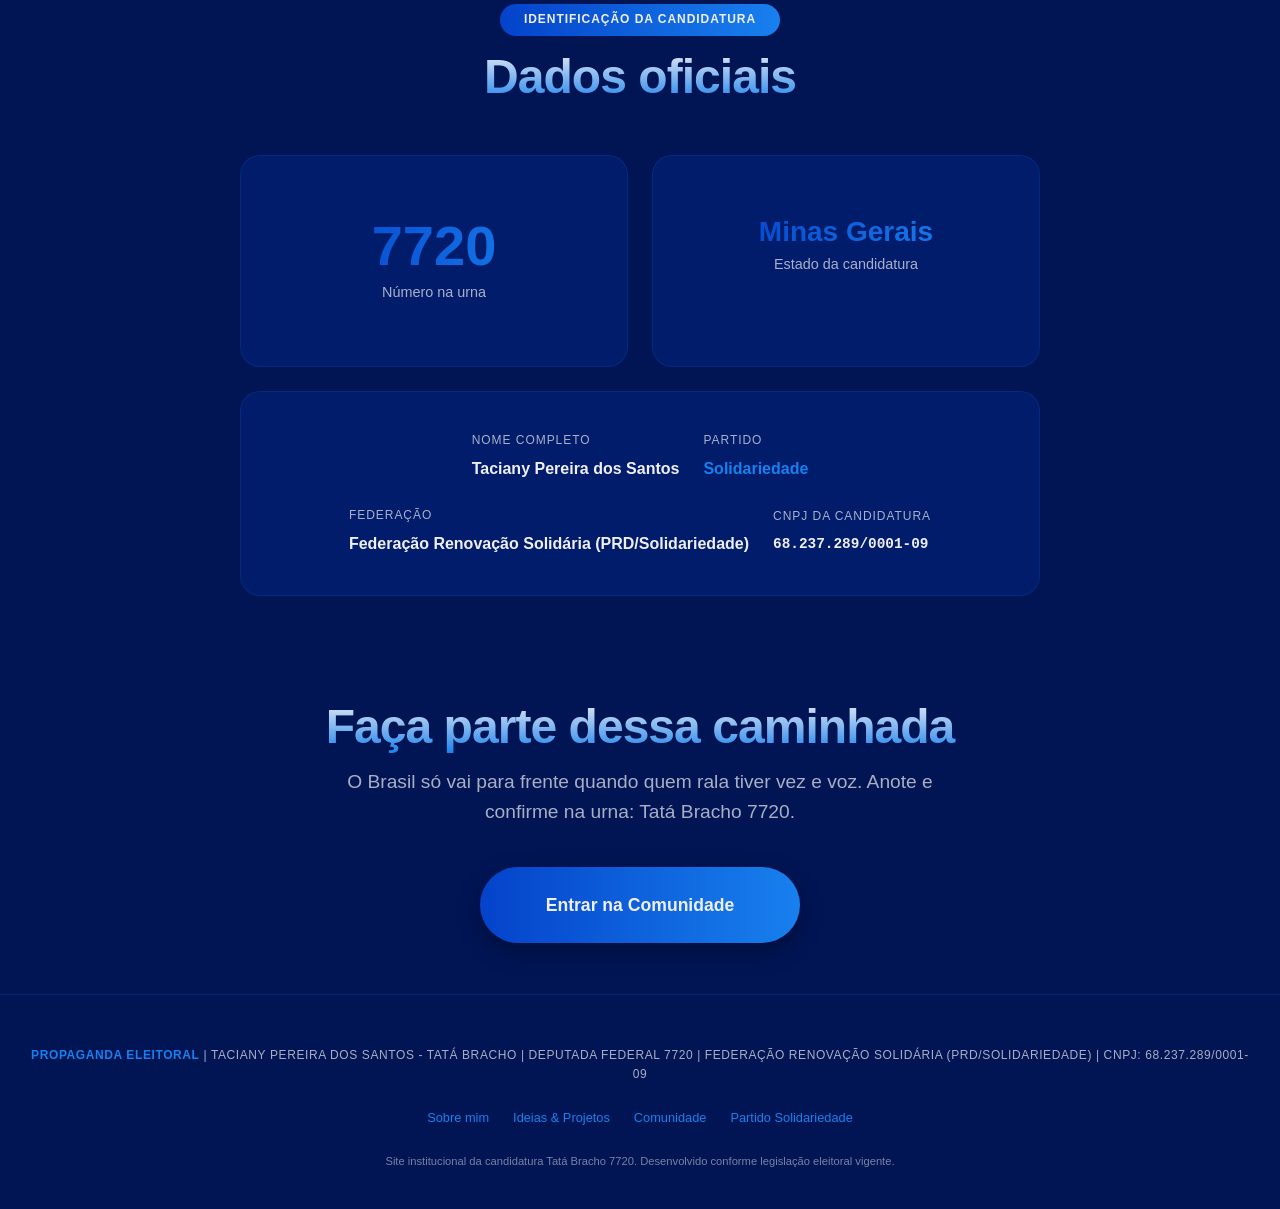
==== commit 491d4e6f: "Fix navbar: change observer selector from .minimalist-hero to .minimalist-hero > .minimalist-hero-he" ====
--- a/index.html
+++ b/index.html
@@ -12,23 +12,21 @@
 <body>
   <a href="#main-content" class="skip-link">Pular para o conteúdo principal</a>
 
-  <header class="site-header" style="position: fixed; top: 0; width: 100%; transform: translateY(-100%); opacity: 0; pointer-events: none; z-index: 1000;">
-    <div class="header-inner">
-      <nav class="header-nav">
-        <a href="index.html" class="header-logo" aria-label="Tatá Bracho 7720 - Início">
-          Tatá Bracho 7720
-        </a>
-        <ul class="header-links">
-          <li><a href="index.html" class="header-link active" aria-current="page">Início</a></li>
-          <li><a href="sobre.html" class="header-link">Sobre mim</a></li>
-          <li><a href="ideias-projetos.html" class="header-link">Ideias & Projetos</a></li>
-          <li><a href="comunidade.html" class="header-link">Comunidade</a></li>
-        </ul>
-      </nav>
-    </div>
+  <header class="site-header site-header--floating">
+  <div class="minimalist-hero-header">
+    <a href="index.html" class="minimalist-hero-logo" aria-label="Tatá Bracho 7720 - Início">
+      Tatá Bracho 7720
+    </a>
+    <nav class="minimalist-hero-nav" aria-label="Navegação principal">
+      <a href="index.html" class="minimalist-nav-link active" aria-current="page">Início</a>
+      <a href="sobre.html" class="minimalist-nav-link">Sobre mim</a>
+      <a href="ideias-projetos.html" class="minimalist-nav-link">Ideias & Projetos</a>
+      <a href="comunidade.html" class="minimalist-nav-link">Comunidade</a>
+    </nav>
+  </div>
+</header>
   </header>
 
-  <div class="background-layers">
     <div class="bg-gradient"></div>
     <div class="orb orb-1"></div>
     <div class="orb orb-2"></div>
@@ -200,11 +198,12 @@
   </footer>
 
   <script>
-    const mobileMenuBtn = document.querySelector('.mobile-menu-btn');
-    const mobileNav = document.getElementById('mobile-nav');
-    const siteHeader = document.querySelector('.site-header');
-    const heroSection = document.querySelector('.minimalist-hero');
-
+  const mobileMenuBtn = document.querySelector('.mobile-menu-btn');
+  const mobileNav = document.getElementById('mobile-nav');
+  const siteHeader = document.querySelector('.site-header');
+  const heroSection = document.querySelector('.minimalist-hero > .minimalist-hero-header');
+
+  if (mobileMenuBtn && mobileNav) {
     mobileMenuBtn.addEventListener('click', () => {
       const expanded = mobileMenuBtn.getAttribute('aria-expanded') === 'true';
       mobileMenuBtn.setAttribute('aria-expanded', !expanded);
@@ -224,8 +223,9 @@
         mobileNav.style.display = 'none';
       }
     });
-
-    // Show/hide fixed header based on hero section visibility
+  }
+
+// Show/hide fixed header based on hero section visibility
     const heroObserver = new IntersectionObserver((entries) => {
       entries.forEach(entry => {
         if (entry.isIntersecting) {
@@ -234,11 +234,11 @@
           siteHeader.classList.add('visible');
         }
       });
-    }, { rootMargin: '0px 0px -50% 0px', threshold: 0 });
-
-    if (heroSection) {
-      heroObserver.observe(heroSection);
-    }
-  </script>
+    }, { rootMargin: '0px 0px 0px 0px', threshold: 0 });
+
+  if (heroSection) {
+    heroObserver.observe(heroSection);
+  }
+</script>
 </body>
 </html>
--- a/styles.css
+++ b/styles.css
@@ -162,64 +162,28 @@
   top: 0;
   width: 100%;
   background: var(--bg-deep);
+  transform: translateY(-100%);
+  opacity: 0;
+  pointer-events: none;
+  z-index: 1000;
+  transition: transform 0.3s, opacity 0.3s;
+  visibility: visible;
+}
+
+/* Header flutuante que só aparece quando o hero sai da viewport (usado na home) */
+.site-header--floating {
+  transform: translateY(-100%);
+  opacity: 0;
+  pointer-events: none;
+}
+
+.site-header--floating.visible {
   transform: translateY(0);
   opacity: 1;
   pointer-events: auto;
-  z-index: 1000;
-  transition: transform 0.3s, opacity 0.3s;
-  visibility: visible;
-}
-
-
-
-.site-header .header-inner {
-  max-width: 1280px;
-  margin: 0 auto;
-  padding: var(--space-lg) var(--space-md);
-}
-
-.site-header .header-nav {
-  display: flex;
-  justify-content: space-between;
-  align-items: center;
-}
-
-.site-header .header-logo {
-  font-size: clamp(1.25rem, 3vw, 1.75rem);
-  font-weight: 700;
-  letter-spacing: 0.02em;
-  color: var(--fg-light);
-  text-transform: uppercase;
-  text-decoration: none;
-}
-
-.site-header .header-links {
-  display: none;
-}
-
-.site-header .header-link {
-  font-size: 0.75rem;
-  font-weight: 500;
-  letter-spacing: 0.15em;
-  text-transform: uppercase;
-  color: var(--fg-muted);
-  text-decoration: none;
-  margin-left: var(--space-xl);
-  transition: color 0.2s;
-}
-
-.site-header .header-link.active {
-  color: var(--fg-light);
-}
-
-@media (min-width: 768px) {
-  .site-header .header-links {
-    display: block;
-  }
-  .site-header .header-link {
-    margin-left: var(--space-xl);
-  }
-}
+}
+
+
 
 /* ===== MINIMALIST HERO (Canonical 21st.dev structure) ===== */
 .minimalist-hero {
@@ -297,6 +261,19 @@
 .minimalist-nav-link:hover::after,
 .minimalist-nav-link.active::after {
   width: 100%;
+}
+
+/* Espaçamento vertical da navbar quando reaproveitada dentro do header fixo */
+.site-header .minimalist-hero-header {
+  padding-top: var(--space-md);
+  padding-bottom: var(--space-md);
+}
+
+@media (min-width: 768px) {
+  .site-header .minimalist-hero-header {
+    padding-top: var(--space-lg);
+    padding-bottom: var(--space-lg);
+  }
 }
 
 /* 2. GRID DE CONTEÚDO = FLEX-GROW + ITEMS-CENTER */
